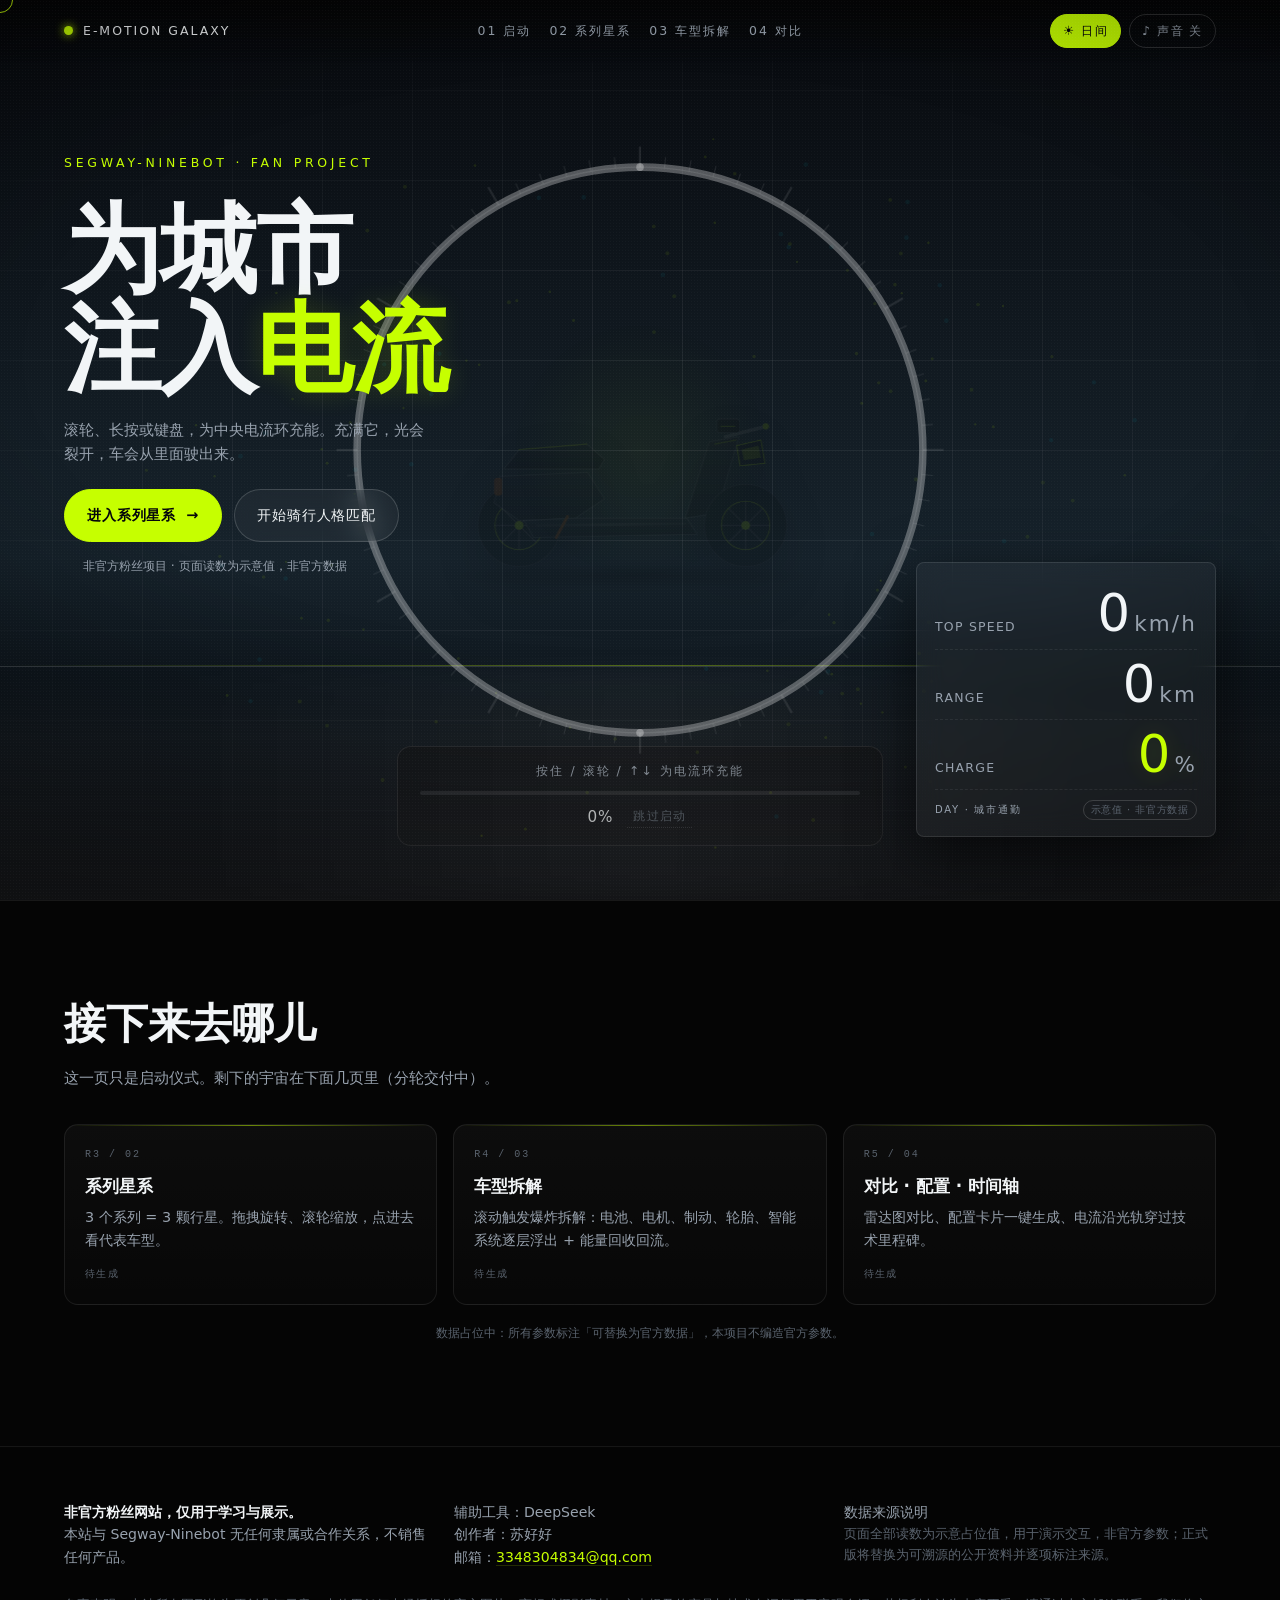
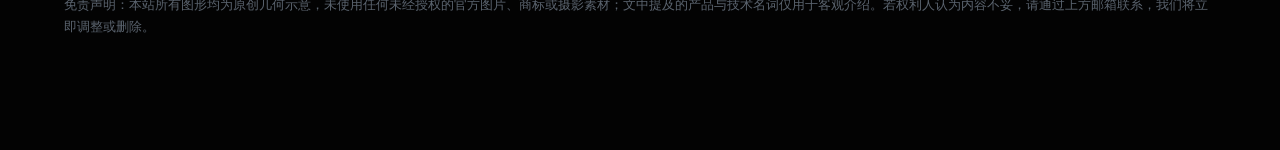
==== 01-hero.html @ 2b451731 "feat: R1-R3 九号电流宇宙 · 站点索引 / 首页 Hero / 系列星系 - index.html      站点索引（GitHub Pages 入口） - 01-hero.html   " ====
<!DOCTYPE html>
<html lang="zh-CN" class="is-night">
<head>
<meta charset="utf-8">
<meta name="viewport" content="width=device-width,initial-scale=1,viewport-fit=cover">
<title>九号电流宇宙 · E-MOTION GALAXY｜为城市注入电流</title>
<meta name="description" content="非官方粉丝网站：九号电动各系列与车型介绍。能量环充能启动、星系探索、车型拆解、配置卡片。">
<style>
/* ============ 设计令牌（与 design-tokens.css 同源，此处内联保证离线可用） ============ */
:root{
  --bg-void:#050505; --bg-deep:#0A0A0A; --bg-panel:#0E1013; --bg-panel-2:#14181D;
  --line-hair:rgba(255,255,255,.08); --line-soft:rgba(255,255,255,.16);
  --txt-hi:#F2F5F7; --txt-mid:#98A2AE; --txt-lo:#5A636E;
  --volt:#C6FF00; --arc:#00E5FF; --heat:#FF6B00;
  --accent:var(--volt); --accent-dim:rgba(198,255,0,.16);
  --glass-bg:rgba(255,255,255,.04); --glass-brd:rgba(255,255,255,.10); --glass-blur:14px;
  --font-display:"Orbitron","Space Grotesk","Noto Sans SC","PingFang SC",system-ui,sans-serif;
  --font-ui:"Space Grotesk","Noto Sans SC","PingFang SC",system-ui,sans-serif;
  --font-mono:ui-monospace,"SFMono-Regular","JetBrains Mono",monospace;
  --fs-hero:clamp(2.5rem,7.6vw,7rem); --fs-h1:clamp(1.6rem,3.4vw,2.6rem);
  --fs-body:clamp(.95rem,1.05vw,1.05rem); --fs-cap:.78rem; --fs-hud:clamp(1.7rem,4vw,3.2rem);
  --page-x:clamp(20px,5vw,88px); --maxw:1440px;
  --r-sm:8px; --r-md:14px; --r-lg:22px; --r-pill:999px;
  --dur-1:120ms; --dur-2:240ms; --dur-3:420ms; --dur-4:720ms; --dur-5:1200ms;
  --ease-out:cubic-bezier(.22,.61,.36,1); --ease-inout:cubic-bezier(.65,.05,.36,1);
  --ease-spring:cubic-bezier(.34,1.36,.44,1);
  --v-charge:0;
}
*{box-sizing:border-box}
html,body{margin:0;padding:0}
html{scroll-behavior:smooth;-webkit-text-size-adjust:100%}
body{
  background:var(--bg-void); color:var(--txt-hi); font-family:var(--font-ui);
  font-size:var(--fs-body); line-height:1.6; overflow-x:hidden;
  -webkit-font-smoothing:antialiased;
}
body.gated{overflow:hidden;height:100vh}
::selection{background:var(--accent);color:#04060a}
a{color:inherit;text-decoration:none}
button{font:inherit;color:inherit;background:none;border:0;cursor:pointer}
:focus-visible{outline:2px solid var(--accent);outline-offset:3px;border-radius:4px}
.sr{position:absolute;width:1px;height:1px;overflow:hidden;clip:rect(0 0 0 0);white-space:nowrap}
.caps{font-family:var(--font-display);text-transform:uppercase;letter-spacing:.18em}
.num{font-family:var(--font-display);font-variant-numeric:tabular-nums;letter-spacing:.02em}

/* ============ 全局氛围层 ============ */
.scan{position:fixed;inset:0;pointer-events:none;z-index:var(--z-overlay);
  background:repeating-linear-gradient(180deg,rgba(255,255,255,.028) 0 1px,transparent 1px 3px);
  mix-blend-mode:overlay;opacity:.5}
.vig{position:fixed;inset:0;pointer-events:none;z-index:1;
  background:radial-gradient(120% 80% at 50% 40%,transparent 40%,rgba(0,0,0,.75) 100%)}
.grain{position:fixed;inset:0;pointer-events:none;z-index:2;opacity:.05;
  background-image:radial-gradient(rgba(255,255,255,.6) 1px,transparent 1px);background-size:3px 3px}

/* ============ 夜间 / 日间 环境叙事 ============ */
html.is-night{--sky-a:#03040A;--sky-b:#0A1230;--road:rgba(0,229,255,.10);--beam:.95;--vignette:.8}
html.is-day  {--sky-a:#07090D;--sky-b:#16222B;--road:rgba(255,255,255,.07);--beam:.5;--vignette:.65}

/* ============ HUD 导航条 ============ */
.hudbar{position:fixed;top:0;left:0;right:0;z-index:var(--z-nav);
  display:flex;align-items:center;gap:var(--sp,16px);justify-content:space-between;
  padding:14px var(--page-x);backdrop-filter:blur(8px);
  background:linear-gradient(180deg,rgba(5,5,5,.85),rgba(5,5,5,0));
  font-size:var(--fs-cap);letter-spacing:.16em;text-transform:uppercase}
.brand{display:flex;align-items:center;gap:10px;font-family:var(--font-display)}
.brand .dot{width:9px;height:9px;border-radius:50%;background:var(--accent);
  box-shadow:0 0 10px var(--accent);animation:pulse 2.2s var(--ease-inout) infinite}
@keyframes pulse{0%,100%{opacity:1;transform:scale(1)}50%{opacity:.45;transform:scale(.8)}}
.hudbar .mid{display:flex;gap:18px;color:var(--txt-mid)}
.hudbar .mid a:hover{color:var(--accent)}
.hudbar .tools{display:flex;gap:8px}
.chip{border:1px solid var(--line-soft);border-radius:var(--r-pill);padding:6px 12px;
  font-size:var(--fs-cap);letter-spacing:.12em;color:var(--txt-mid);transition:all var(--dur-2) var(--ease-out)}
.chip:hover,.chip[aria-pressed="true"]{color:#04060a;background:var(--accent);border-color:var(--accent)}
.chip .ico{display:inline-block;width:1em}

/* ============ Hero 舞台 ============ */
#hero{position:relative;min-height:100svh;overflow:hidden;display:flex;flex-direction:column;justify-content:center}
.grid-bg{position:absolute;inset:-10% -10% 0;z-index:0;pointer-events:none;
  background-image:linear-gradient(var(--line-hair) 1px,transparent 1px),linear-gradient(90deg,var(--line-hair) 1px,transparent 1px);
  background-size:90px 90px;
  mask-image:radial-gradient(80% 70% at 50% 55%,#000 0%,transparent 78%);
  -webkit-mask-image:radial-gradient(80% 70% at 50% 55%,#000 0%,transparent 78%)}
.sky{position:absolute;inset:0;z-index:0;
  background:linear-gradient(180deg,#03040A 0%,#0A1230 62%,#020304 100%)}
.sky::after{content:"";position:absolute;inset:0;opacity:0;transition:opacity 1.2s var(--ease-inout);
  background:linear-gradient(180deg,#07090D 0%,#16222B 62%,#04060A 100%)}
html.is-day .sky::after{opacity:1}
.horizon{position:absolute;left:0;right:0;bottom:26%;height:1px;z-index:1;
  background:linear-gradient(90deg,transparent,var(--accent),transparent);opacity:.35}
.road{position:absolute;left:0;right:0;bottom:0;height:26%;z-index:1;
  background:linear-gradient(180deg,transparent,rgba(255,255,255,.03) 30%,rgba(255,255,255,.06) 100%);
  border-top:1px solid var(--line-hair)}
.road::after{content:"";position:absolute;inset:0;
  background:linear-gradient(90deg,transparent 12%,var(--road) 50%,transparent 88%);
  filter:blur(14px);opacity:var(--beam);transition:opacity var(--dur-5)}
.streaks{position:absolute;left:0;right:0;bottom:6%;height:18%;z-index:2;pointer-events:none;overflow:hidden}
.streaks i{position:absolute;left:-30%;width:26%;height:2px;border-radius:2px;
  background:linear-gradient(90deg,transparent,var(--accent),transparent);opacity:.5;
  animation:rush linear infinite}
.streaks i:nth-child(1){top:12%;animation-duration:5.5s;animation-delay:0s}
.streaks i:nth-child(2){top:42%;animation-duration:3.8s;animation-delay:1.1s;opacity:.32}
.streaks i:nth-child(3){top:72%;animation-duration:6.4s;animation-delay:2.2s;opacity:.24}
@keyframes rush{from{transform:translateX(0)}to{transform:translateX(560%)}}

.stage{position:relative;z-index:3;flex:1;display:grid;place-items:center;
  padding:clamp(72px,12vh,140px) var(--page-x) clamp(70px,12vh,120px)}
#particles{position:absolute;inset:0;z-index:1;pointer-events:none}

/* ---- 电流环 ---- */
.ringwrap{position:relative;width:min(78vw,660px);aspect-ratio:1;z-index:4;
  transform:translate3d(var(--px,0),var(--py,0),0);transition:transform .5s var(--ease-out)}
#ringSvg{position:absolute;inset:0;width:100%;height:100%;overflow:visible}
#ringTrack{opacity:.9}
.half{transition:transform 1.05s var(--ease-spring),opacity .6s var(--ease-out)}
.opened #halfL{transform:translate(-58px,-10px) rotate(-16deg)}
.opened #halfR{transform:translate(58px,-10px) rotate(16deg)}
#ringFill{transition:opacity .9s var(--ease-out)}
.opened #ringFill{opacity:.26}
.core{position:absolute;inset:26%;border-radius:50%;z-index:2;
  background:radial-gradient(circle at 50% 50%,var(--accent-dim),transparent 68%);
  opacity:calc(.25 + var(--v-charge)*.75);transform:scale(calc(.86 + var(--v-charge)*.14));
  transition:opacity var(--dur-3) linear,transform var(--dur-3) linear}

/* ---- 车辆 ---- */
.vwrap{position:absolute;z-index:5;width:min(94vw,780px);pointer-events:none;
  left:50%;top:53%;transform:translate(-50%,-50%) scale(.62);
  opacity:calc(.18 + var(--v-charge)*.82);
  filter:brightness(calc(.55 + var(--v-charge)*.45));
  transition:transform 1.25s var(--ease-out),opacity .8s var(--ease-out),filter .8s var(--ease-out)}
.vwrap.assembled{opacity:1;filter:none}
.vwrap.out{transform:translate(calc(-50% + min(14vw,190px)),-50%) scale(.94) rotate(-.6deg)}
.vinner{transform:perspective(1200px) rotateY(calc(var(--tilt,0)*1deg)) rotateX(calc(var(--tiltY,0)*-1deg));
  transition:transform .45s var(--ease-out);will-change:transform}
#vehicleSvg{width:100%;height:auto;display:block;filter:drop-shadow(0 30px 40px rgba(0,0,0,.75))}
.spin{transform-box:fill-box;transform-origin:center;animation:spin 1.1s linear infinite;animation-play-state:paused}
.rolling .spin{animation-play-state:running}
@keyframes spin{to{transform:rotate(360deg)}}
.beam{position:absolute;left:66%;top:34%;width:56vw;height:22vh;z-index:4;pointer-events:none;
  background:linear-gradient(90deg,var(--accent),transparent 72%);
  clip-path:polygon(0 42%,100% 0,100% 100%,0 58%);filter:blur(16px);
  opacity:0;transition:opacity 1.1s var(--ease-out)}
.opened .beam{opacity:calc(.55*var(--beam))}
.dimline{position:absolute;z-index:6;color:var(--txt-lo);font-size:10px;letter-spacing:.14em;font-family:var(--font-mono)}

/* ---- 文案 / CTA ---- */
.copy{position:absolute;z-index:7;left:var(--page-x);top:clamp(88px,17vh,180px);max-width:min(46ch,42vw)}
.copy .kicker{color:var(--accent);font-size:var(--fs-cap);letter-spacing:.3em;font-family:var(--font-display)}
.copy h1{font-family:var(--font-display);font-size:var(--fs-hero);line-height:1.02;margin:.28em 0 .2em;
  letter-spacing:-.01em;font-weight:700}
.copy h1 em{font-style:normal;color:var(--accent);text-shadow:0 0 26px var(--accent-dim)}
.copy p{color:var(--txt-mid);margin:0 0 22px;max-width:38ch}
.cta{display:flex;gap:12px;flex-wrap:wrap;pointer-events:auto}
.btn{position:relative;display:inline-flex;align-items:center;gap:10px;padding:14px 22px;
  border-radius:var(--r-pill);border:1px solid var(--line-soft);background:var(--glass-bg);
  backdrop-filter:blur(var(--glass-blur));font-size:.9rem;letter-spacing:.06em;
  transition:transform var(--dur-2) var(--ease-spring),background var(--dur-2),border-color var(--dur-2),box-shadow var(--dur-2);
  overflow:hidden}
.btn::after{content:"";position:absolute;inset:0;background:linear-gradient(100deg,transparent,var(--accent-dim),transparent);
  transform:translateX(-120%);transition:transform var(--dur-4) var(--ease-current)}
.btn:hover::after{transform:translateX(120%)}
.btn:hover{transform:translateY(-2px);border-color:var(--accent);box-shadow:0 0 0 1px var(--accent),0 14px 40px rgba(0,0,0,.6)}
.btn.primary{background:var(--accent);color:#04060a;border-color:var(--accent);font-weight:700}
.btn.primary:hover{box-shadow:0 0 0 1px var(--accent),0 0 34px var(--accent-dim),0 14px 40px rgba(0,0,0,.6)}
.btn .arrow{transition:transform var(--dur-2) var(--ease-out)}
.btn:hover .arrow{transform:translateX(4px)}

/* ---- HUD 仪表 ---- */
.hud{position:absolute;z-index:7;right:var(--page-x);bottom:clamp(28px,7vh,72px);
  width:min(300px,44vw);padding:16px 18px;border-radius:var(--r-sm);
  border:1px solid var(--glass-brd);background:var(--glass-bg);backdrop-filter:blur(var(--glass-blur));
  box-shadow:0 18px 60px rgba(0,0,0,.6)}
.hud .hdrow{display:flex;justify-content:space-between;gap:10px;align-items:baseline;
  padding:9px 0;border-bottom:1px dashed rgba(255,255,255,.07)}
.hud .hdrow:last-child{border-bottom:0}
.hud .hdrow .lb{color:var(--txt-mid);font-size:var(--fs-cap);letter-spacing:.1em}
.hud .hdrow .vl{font-size:var(--fs-hud);line-height:1;color:var(--txt-hi)}
.hud .hdrow .vl small{font-size:.42em;color:var(--txt-mid);margin-left:3px;letter-spacing:.1em}
.hud .hdrow .vl.hi{color:var(--accent);text-shadow:0 0 22px var(--accent-dim)}
.badge{display:inline-block;border:1px solid var(--line-soft);border-radius:var(--r-pill);
  padding:1px 7px;font-size:10px;letter-spacing:.08em;color:var(--txt-lo)}
.hud .hdfoot{display:flex;justify-content:space-between;align-items:center;margin-top:10px}
.scene{font-size:10px;letter-spacing:.17em;color:var(--txt-mid);font-family:var(--font-display)}

/* ---- 启动闸门（充能层） ---- */
.gate{position:fixed;inset:0;z-index:var(--z-transition);display:grid;place-items:end center;
  padding-bottom:clamp(20px,6vh,64px);pointer-events:none;opacity:1;transition:opacity var(--dur-4) var(--ease-out)}
.gate.hide{opacity:0;visibility:hidden}
.gate .panel{pointer-events:auto;text-align:center;padding:14px 22px 16px;border-radius:var(--r-md);
  border:1px solid var(--glass-brd);background:rgba(10,12,15,.72);backdrop-filter:blur(12px);
  display:flex;flex-direction:column;gap:10px;align-items:center;max-width:min(92vw,520px)}
.gate .hint{font-size:var(--fs-cap);letter-spacing:.16em;color:var(--txt-mid);text-transform:uppercase;font-family:var(--font-display)}
.pbar{width:min(88vw,440px);height:4px;border-radius:4px;background:rgba(255,255,255,.1);overflow:hidden}
.pbar i{display:block;height:100%;width:0%;background:linear-gradient(90deg,var(--arc),var(--volt));
  box-shadow:0 0 18px var(--accent);transition:width .12s linear}
.gate .row{display:flex;gap:14px;align-items:center}
.gate .pct{font-size:.95rem;letter-spacing:.06em;color:var(--txt-hi)}
.gate .hint kbd{border:1px solid var(--line-soft);border-radius:4px;padding:1px 6px;font-family:var(--font-mono);font-size:.85em;margin:0 2px}
.gate .skip{font-size:var(--fs-cap);color:var(--txt-lo);letter-spacing:.1em;border-bottom:1px dotted var(--line-soft)}
.gate .skip:hover{color:var(--accent)}

/* ============ 下方：下一站 ============ */
.next{padding:clamp(56px,10vh,120px) var(--page-x);border-top:1px solid var(--line-hair);position:relative;z-index:3}
.next h2{font-family:var(--font-display);font-size:var(--fs-h1);margin:0 0 8px}
.next p.sub{color:var(--txt-mid);margin:0 0 34px}
.cards{display:grid;gap:16px;grid-template-columns:repeat(auto-fit,minmax(240px,1fr));max-width:var(--maxw);margin:0 auto}
.card{position:relative;padding:22px 20px;border-radius:var(--r-md);border:1px solid var(--line-hair);
  background:linear-gradient(180deg,rgba(255,255,255,.035),rgba(255,255,255,.01));
  transition:transform var(--dur-3) var(--ease-out),border-color var(--dur-3),box-shadow var(--dur-3);overflow:hidden}
.card::before{content:"";position:absolute;top:0;left:0;right:0;height:1px;
  background:linear-gradient(90deg,transparent,var(--accent),transparent);opacity:.5}
.card:hover{transform:translateY(-4px);border-color:var(--accent);box-shadow:0 0 0 1px var(--accent),0 22px 60px rgba(0,0,0,.6)}
.card .idx{font-size:10px;letter-spacing:.2em;color:var(--txt-lo);font-family:var(--font-mono)}
.card h3{font-size:1.06rem;margin:10px 0 6px}
.card p{margin:0;color:var(--txt-mid);font-size:.9rem}
.card .soon{margin-top:14px;font-size:10px;letter-spacing:.14em;color:var(--txt-lo)}
.dotline{margin-top:18px;text-align:center;color:var(--txt-lo);font-size:var(--fs-cap)}

/* ============ 页脚 ============ */
footer.site{border-top:1px solid var(--line-hair);padding:clamp(34px,6vh,64px) var(--page-x) calc(var(--page-x) + 34px);
  color:var(--txt-mid);font-size:.88rem;position:relative;z-index:3;background:linear-gradient(180deg,transparent,rgba(0,0,0,.4))}
footer.site .fgrid{max-width:var(--maxw);margin:0 auto;display:grid;gap:18px;grid-template-columns:repeat(auto-fit,minmax(220px,1fr))}
footer.site .fline{margin:0}
footer.site .fline strong{color:var(--txt-hi);font-weight:600}
footer.site a.mail{color:var(--accent);border-bottom:1px solid var(--accent-dim)}
footer.site .legal{margin-top:26px;color:var(--txt-lo);font-size:.8rem;line-height:1.75;max-width:var(--maxw);margin-inline:auto}

/* ============ 能量光标 ============ */
#cur{position:fixed;left:0;top:0;width:26px;height:26px;margin:-13px 0 0 -13px;z-index:var(--z-cursor);
  pointer-events:none;border:1px solid var(--accent);border-radius:50%;
  transition:width var(--dur-2) var(--ease-spring),height var(--dur-2) var(--ease-spring),margin var(--dur-2) var(--ease-spring),background var(--dur-2),opacity var(--dur-2);
  mix-blend-mode:screen}
#cur.mag{width:52px;height:52px;margin:-26px 0 0 -26px;background:var(--accent-dim)}
#cur.hide{opacity:0}
@media (hover:none),(pointer:coarse){#cur{display:none}}

/* ============ 响应式 ============ */
@media (max-width:980px){
  .copy{position:static;max-width:none;padding:0 var(--page-x);order:-1}
  #hero{justify-content:flex-start}
  .stage{padding-top:clamp(92px,14vh,120px);display:flex;flex-direction:column;gap:8px}
  .ringwrap{width:min(86vw,460px);margin-top:10px}
  .hud{position:static;width:min(92vw,460px);margin:16px auto 0}
  .copy h1{font-size:clamp(2.2rem,11vw,3.2rem)}
  .beam{left:60%;width:70vw}
  .hudbar .mid{display:none}
}

/* ============ 无障碍：动作降级 ============ */
@media (prefers-reduced-motion:reduce){
  html{scroll-behavior:auto}
  *,*::before,*::after{animation-duration:.001ms!important;animation-iteration-count:1!important;transition-duration:.001ms!important}
  .scan,.streaks,.grain{display:none}
  #cur{display:none}
}
</style>
</head>
<body class="gated">

<!-- 装饰层 -->
<div class="sky" aria-hidden="true"></div>
<div class="grid-bg" aria-hidden="true"></div>
<div class="vig" aria-hidden="true"></div>
<div class="grain" aria-hidden="true"></div>
<div class="scan" aria-hidden="true"></div>

<!-- HUD 导航 -->
<header class="hudbar">
  <div class="brand"><span class="dot" aria-hidden="true"></span> E-MOTION GALAXY</div>
  <nav class="mid" aria-label="站点小节">
    <a href="#hero">01 启动</a><a href="02-galaxy.html">02 系列星系</a>
    <a href="03-model.html">03 车型拆解</a><a href="04a-compare.html">04 对比</a>
  </nav>
  <div class="tools">
    <button id="btnScene" class="chip" aria-pressed="false" title="切换日间 / 夜间氛围">☾ 夜间</button>
    <button id="btnSound" class="chip magnetic" aria-pressed="false" title="开启合成声音（默认静音）">♪ 声音 关</button>
  </div>
</header>

<div id="cur" aria-hidden="true"></div>

<main>
<section id="hero" aria-labelledby="heroTitle">
  <div class="horizon" aria-hidden="true"></div>
  <div class="road" aria-hidden="true"></div>
  <div class="streaks" aria-hidden="true"><i></i><i></i><i></i></div>

  <!-- 文案 -->
  <div class="copy">
    <div class="kicker">SEGWAY-NINEBOT · FAN PROJECT</div>
    <h1 id="heroTitle">为城市<br>注入<em>电流</em></h1>
    <p>滚轮、长按或键盘，为中央电流环充能。充满它，光会裂开，车会从里面驶出来。</p>
    <div class="cta">
      <a class="btn primary magnetic" href="02-galaxy.html">进入系列星系 <span class="arrow" aria-hidden="true">→</span></a>
      <a class="btn magnetic" href="#persona">开始骑行人格匹配</a>
    </div>
    <p class="dotline" style="margin-top:14px">非官方粉丝项目 · 页面读数为示意值，非官方数据</p>
  </div>

  <!-- 舞台 -->
  <div class="stage">
    <canvas id="particles" aria-hidden="true"></canvas>

    <div class="ringwrap" id="ringwrap">
      <div class="core" aria-hidden="true"></div>
      <svg id="ringSvg" viewBox="0 0 700 700" aria-hidden="true">
        <defs>
          <linearGradient id="gRing" gradientUnits="userSpaceOnUse" x1="60" y1="60" x2="640" y2="640">
            <stop offset="0" stop-color="#00E5FF"/><stop offset="1" stop-color="#C6FF00"/>
          </linearGradient>
          <filter id="fGlow" x="-40%" y="-40%" width="180%" height="180%">
            <feGaussianBlur stdDeviation="5" result="b"/>
            <feMerge><feMergeNode in="b"/><feMergeNode in="SourceGraphic"/></feMerge>
          </filter>
        </defs>
        <g id="ticks" opacity=".85"></g>
        <circle id="ringTrack" cx="350" cy="350" r="300" fill="none" stroke="rgba(255,255,255,.10)" stroke-width="1.5"/>
        <g id="ringFill">
          <path class="half" id="halfL" d="M350 50 A300 300 0 0 0 350 650" fill="none" stroke="rgba(255,255,255,.30)" stroke-width="8" stroke-linecap="round"/>
          <path class="half" id="halfR" d="M350 50 A300 300 0 0 1 350 650" fill="none" stroke="rgba(255,255,255,.30)" stroke-width="8" stroke-linecap="round"/>
        </g>
        <circle id="ringProgress" cx="350" cy="350" r="300" fill="none" stroke="url(#gRing)" stroke-width="5"
                stroke-linecap="round" filter="url(#fGlow)" transform="rotate(-90 350 350)"/>
        <g id="bolts"></g>
      </svg>
    </div>

    <!-- 车辆（几何示意剪影，占位） -->
    <div class="vwrap" id="vwrap" aria-hidden="true">
      <div class="vinner">
        <svg id="vehicleSvg" viewBox="0 0 1200 700">
          <defs>
            <linearGradient id="gBody" x1="0" y1="0" x2="0" y2="1">
              <stop offset="0" stop-color="#222932"/><stop offset=".55" stop-color="#141920"/><stop offset="1" stop-color="#0A0D11"/>
            </linearGradient>
            <radialGradient id="gShadow" cx=".5" cy=".5" r=".5">
              <stop offset="0" stop-color="rgba(0,0,0,.85)"/><stop offset="1" stop-color="rgba(0,0,0,0)"/>
            </radialGradient>
            <linearGradient id="gDeck" x1="0" y1="0" x2="1" y2="0">
              <stop offset="0" stop-color="rgba(255,255,255,.10)"/><stop offset=".5" stop-color="rgba(255,255,255,.28)"/><stop offset="1" stop-color="rgba(255,255,255,.10)"/>
            </linearGradient>
          </defs>

          <!-- 地面投影 -->
          <ellipse cx="580" cy="596" rx="470" ry="30" fill="url(#gShadow)"/>

          <!-- 后轮 -->
          <g>
            <circle cx="300" cy="470" r="102" fill="#080A0D" stroke="rgba(255,255,255,.16)" stroke-width="3"/>
            <g class="spin">
              <circle cx="300" cy="470" r="60" fill="none" stroke="var(--accent)" stroke-width="2.5" opacity=".8"/>
              <path d="M300 410 V530 M240 470 H360 M258 428 L342 512 M258 512 L342 428"
                    stroke="rgba(255,255,255,.30)" stroke-width="3" stroke-linecap="round"/>
            </g>
            <circle cx="300" cy="470" r="11" fill="var(--accent)"/>
          </g>

          <!-- 车架主体 -->
          <g>
            <!-- 尾箱/后车体 -->
            <path d="M252 348 L470 338 L512 404 L440 452 L300 458 L238 414 Z"
                  fill="url(#gBody)" stroke="rgba(255,255,255,.26)" stroke-width="3" stroke-linejoin="round"/>
            <!-- 座垫 -->
            <path d="M262 330 L300 282 L468 268 L512 306 L498 330 Z"
                  fill="url(#gBody)" stroke="rgba(255,255,255,.30)" stroke-width="3" stroke-linejoin="round"/>
            <!-- 后部霓虹描边 -->
            <path d="M300 282 L468 268" stroke="var(--accent)" stroke-width="3" opacity=".75" stroke-linecap="round"/>
            <!-- 踏板 / 底舱 -->
            <path d="M312 458 L440 452 L716 452 L742 492 L336 500 Z"
                  fill="url(#gBody)" stroke="rgba(255,255,255,.26)" stroke-width="3" stroke-linejoin="round"/>
            <path d="M344 470 L712 466" stroke="url(#gDeck)" stroke-width="6" stroke-linecap="round"/>
            <!-- 前腿盾 -->
            <path d="M712 452 L790 440 L846 250 L772 262 Z"
                  fill="url(#gBody)" stroke="rgba(255,255,255,.26)" stroke-width="3" stroke-linejoin="round"/>
            <path d="M786 268 L838 258" stroke="var(--accent)" stroke-width="3" opacity=".6" stroke-linecap="round"/>
            <!-- 车把 -->
            <path d="M812 250 L906 226" stroke="rgba(255,255,255,.45)" stroke-width="9" stroke-linecap="round"/>
            <circle cx="912" cy="224" r="8" fill="var(--accent)"/>
            <!-- 仪表 -->
            <rect x="790" y="206" width="58" height="34" rx="8" fill="#0C1014" stroke="rgba(255,255,255,.28)" stroke-width="2.5"/>
            <path d="M800 224 H836" stroke="var(--accent)" stroke-width="2.5" opacity=".9"/>
            <!-- 前照灯 -->
            <path d="M840 272 L900 258 L910 316 L848 322 Z" fill="#0E1216" stroke="var(--accent)" stroke-width="2.5"/>
            <path d="M852 282 L894 272 L900 302 L858 308 Z" fill="var(--accent)" opacity=".55"/>
            <!-- 尾灯 -->
            <rect x="238" y="352" width="20" height="44" rx="7" fill="var(--heat)" opacity=".75"/>
            <!-- 后减震 -->
            <path d="M420 448 L392 500" stroke="var(--heat)" stroke-width="7" stroke-linecap="round" opacity=".8"/>
          </g>

          <!-- 前轮 -->
          <g>
            <circle cx="862" cy="470" r="102" fill="#080A0D" stroke="rgba(255,255,255,.16)" stroke-width="3"/>
            <g class="spin">
              <circle cx="862" cy="470" r="60" fill="none" stroke="var(--accent)" stroke-width="2.5" opacity=".8"/>
              <path d="M862 410 V530 M802 470 H922 M820 428 L904 512 M820 512 L904 428"
                    stroke="rgba(255,255,255,.30)" stroke-width="3" stroke-linecap="round"/>
            </g>
            <circle cx="862" cy="470" r="11" fill="var(--accent)"/>
          </g>
        </svg>
      </div>
    </div>

    <div class="beam" aria-hidden="true"></div>

    <!-- HUD -->
    <aside class="hud" aria-label="示意仪表">
      <div class="hdrow">
        <span class="lb caps">Top Speed</span>
        <span class="vl num"><span id="mSpeed">0</span><small>km/h</small></span>
      </div>
      <div class="hdrow">
        <span class="lb caps">Range</span>
        <span class="vl num"><span id="mRange">0</span><small>km</small></span>
      </div>
      <div class="hdrow">
        <span class="lb caps">Charge</span>
        <span class="vl num hi"><span id="mCharge">0</span><small>%</small></span>
      </div>
      <div class="hdfoot">
        <span class="scene" id="sceneLabel">NIGHT · 夜骑霓虹</span>
        <span class="badge">示意值 · 非官方数据</span>
      </div>
    </aside>
  </div>
</section>

<!-- 启动闸门 -->
<div class="gate" id="gate">
  <div class="panel">
    <div class="hint" id="gateHint">按住 / 滚轮 / ↑↓ 为电流环充能</div>
    <div class="pbar" role="progressbar" id="pbar" aria-valuemin="0" aria-valuemax="100" aria-valuenow="0"
         aria-label="电流环充能进度"><i id="pfill"></i></div>
    <div class="row">
      <span class="pct num" id="pct">0%</span>
      <button class="skip" id="btnSkip">跳过启动</button>
    </div>
  </div>
</div>
<p class="sr" id="live" role="status" aria-live="polite"></p>

<!-- 下一站 -->
<section class="next" id="persona" aria-labelledby="nextTitle">
  <h2 id="nextTitle">接下来去哪儿</h2>
  <p class="sub">这一页只是启动仪式。剩下的宇宙在下面几页里（分轮交付中）。</p>
  <div class="cards">
    <a class="card magnetic" href="02-galaxy.html">
      <div class="idx">R3 / 02</div><h3>系列星系</h3>
      <p>3 个系列 = 3 颗行星。拖拽旋转、滚轮缩放，点进去看代表车型。</p>
      <div class="soon">待生成</div>
    </a>
    <a class="card magnetic" href="03-model.html">
      <div class="idx">R4 / 03</div><h3>车型拆解</h3>
      <p>滚动触发爆炸拆解：电池、电机、制动、轮胎、智能系统逐层浮出 + 能量回收回流。</p>
      <div class="soon">待生成</div>
    </a>
    <a class="card magnetic" href="04c-timeline.html">
      <div class="idx">R5 / 04</div><h3>对比 · 配置 · 时间轴</h3>
      <p>雷达图对比、配置卡片一键生成、电流沿光轨穿过技术里程碑。</p>
      <div class="soon">待生成</div>
    </a>
  </div>
  <p class="dotline">数据占位中：所有参数标注「可替换为官方数据」，本项目不编造官方参数。</p>
</section>
</main>

<footer class="site">
  <div class="fgrid">
    <div>
      <p class="fline"><strong>非官方粉丝网站，仅用于学习与展示。</strong></p>
      <p class="fline">本站与 Segway-Ninebot 无任何隶属或合作关系，不销售任何产品。</p>
    </div>
    <div>
      <p class="fline">辅助工具：DeepSeek</p>
      <p class="fline">创作者：苏好好</p>
      <p class="fline">邮箱：<a class="mail" href="mailto:3348304834@qq.com">3348304834@qq.com</a></p>
    </div>
    <div>
      <p class="fline">数据来源说明</p>
      <p class="fline" style="color:var(--txt-lo);font-size:.82rem">页面全部读数为示意占位值，用于演示交互，非官方参数；正式版将替换为可溯源的公开资料并逐项标注来源。</p>
    </div>
  </div>
  <p class="legal">免责声明：本站所有图形均为原创几何示意，未使用任何未经授权的官方图片、商标或摄影素材；文中提及的产品与技术名词仅用于客观介绍。若权利人认为内容不妥，请通过上方邮箱联系，我们将立即调整或删除。</p>
</footer>

<script>
(function(){
  "use strict";
  var $=function(s){return document.querySelector(s)};
  var RM = window.matchMedia('(prefers-reduced-motion: reduce)').matches;
  var MOBILE = window.matchMedia('(max-width:980px),(pointer:coarse)').matches;
  var root = document.documentElement;

  /* ---------- 0. 日 / 夜 环境叙事 ---------- */
  var btnScene=$('#btnScene'), btnSound=$('#btnSound'), sceneLabel=$('#sceneLabel');
  function applyScene(night){
    root.classList.toggle('is-night',night);
    root.classList.toggle('is-day',!night);
    btnScene.textContent = night ? '☾ 夜间' : '☀ 日间';
    btnScene.setAttribute('aria-pressed', String(!night));
    sceneLabel.textContent = night ? 'NIGHT · 夜骑霓虹' : 'DAY · 城市通勤';
    try{ localStorage.setItem('emg.night', night?'1':'0'); }catch(e){}
  }
  var savedNight = null;
  try{ savedNight = localStorage.getItem('emg.night'); }catch(e){}
  var h = new Date().getHours();
  var night = (savedNight===null) ? (h<6||h>=18) : (savedNight==='1');
  applyScene(night);
  btnScene.addEventListener('click',function(){ applyScene(!root.classList.contains('is-night')); });

  /* ---------- 1. 电流环几何（刻度 / 闪电） ---------- */
  var ticks=$('#ticks'), bolts=$('#bolts'), N=72, TICK=[];
  (function buildRing(){
    var NS='http://www.w3.org/2000/svg', out='';
    for(var i=0;i<N;i++){
      var a=i/N*Math.PI*2, r1=300, r2=(i%6===0)?322:312;
      var x1=350+Math.sin(a)*r1, y1=350-Math.cos(a)*r1;
      var x2=350+Math.sin(a)*r2, y2=350-Math.cos(a)*r2;
      out+='<line x1="'+x1.toFixed(1)+'" y1="'+y1.toFixed(1)+'" x2="'+x2.toFixed(1)+'" y2="'+y2.toFixed(1)+
           '" stroke="rgba(255,255,255,.22)" stroke-width="'+(i%6===0?2.4:1.2)+'" data-i="'+i+'"/>';
    }
    ticks.innerHTML=out;
    TICK=[].slice.call(ticks.querySelectorAll('line'));
    // 6 道电弧
    var b='';
    for(var k=0;k<6;k++){
      var base=(k/6)*360 - 90;
      var d='M0 0 l14 -22 l-8 -4 l20 -30 l-6 -3 l26 -34';
      b+='<path class="bolt" data-k="'+k+'" d="'+d+'" fill="none" stroke="var(--arc)" stroke-width="3" '+
         'stroke-linejoin="miter" opacity="0" filter="url(#fGlow)" '+
         'transform="translate(350 50) rotate('+base+' 0 300)"/>';
    }
    bolts.innerHTML=b;
  })();
  var PROG=$('#ringProgress'), C=2*Math.PI*300;
  PROG.setAttribute('stroke-dasharray', C.toFixed(1));
  PROG.setAttribute('stroke-dashoffset', C.toFixed(1));
  var BOLT=[].slice.call(bolts.querySelectorAll('.bolt'));

  /* ---------- 2. 状态机 ---------- */
  var st={ charge:0, phase:'charge', sound:false };
  var gate=$('#gate'), pfill=$('#pfill'), pct=$('#pct'), pbar=$('#pbar'), live=$('#live');
  var vwrap=$('#vwrap'), ringwrap=$('#ringwrap'), hero=$('#hero'), body=document.body;
  var mSpeed=$('#mSpeed'), mRange=$('#mRange'), mCharge=$('#mCharge');

  function setCharge(p, silent){
    p=Math.max(0,Math.min(1,p));
    st.charge=p;
    root.style.setProperty('--v-charge', p.toFixed(3));
    PROG.setAttribute('stroke-dashoffset', (C*(1-p)).toFixed(1));
    var t=Math.round(p*N);
    for(var i=0;i<TICK.length;i++){
      var on=i<t, el=TICK[i];
      el.setAttribute('stroke', on?'var(--volt)':'rgba(255,255,255,.22)');
      el.setAttribute('opacity', on?'0.95':'0.55');
    }
    for(var k=0;k<BOLT.length;k++){
      var need=(k+1)/BOLT.length;
      BOLT[k].setAttribute('opacity', p>=need*0.92 ? (0.25+0.75*Math.min(1,(p-need*0.92)/0.08)).toFixed(2) : '0');
    }
    pfill.style.width=(p*100).toFixed(1)+'%';
    pct.textContent=Math.round(p*100)+'%';
    pbar.setAttribute('aria-valuenow', String(Math.round(p*100)));
    mCharge.textContent=String(Math.round(p*100));
    if(!silent && Math.round(p*100)%25===0) live.textContent='充能 '+Math.round(p*100)+'%';
    if(vwrap) vwrap.style.opacity = RM ? (p>=1?1:.9) : (0.18+p*0.82);
  }

  function finish(){
    if(st.phase!=='charge') return;
    setCharge(1, true);
    st.phase='open';
    live.textContent='充能完成，电流环开启';
    ringwrap.classList.add('opened');
    vwrap.classList.add('assembled');
    sfx('open');
    var t1 = RM?0:900, t2 = RM?0:1500;
    setTimeout(function(){
      vwrap.classList.add('out');
      hero.classList.add('rolling');
      st.phase='ride';
      sfx('ride');
      roll();
    }, t1);
    setTimeout(function(){
      st.phase='done';
      gate.classList.add('hide');
      body.classList.remove('gated');
      live.textContent='启动完成';
      try{ localStorage.setItem('emg.entered','1'); }catch(e){}
    }, t2);
  }

  function roll(){
    var targets=[[mSpeed,62],[mRange,95]];
    if(RM){ mSpeed.textContent='62'; mRange.textContent='95'; return; }
    targets.forEach(function(t){
      var el=t[0], to=t[1], t0=performance.now(), D=1500;
      (function step(now){
        var k=Math.min(1,(now-t0)/D), e=1-Math.pow(1-k,3);
        el.textContent=String(Math.round(to*e));
        if(k<1) requestAnimationFrame(step);
      })(t0);
    });
  }

  /* ---------- 3. 充能输入 ---------- */
  var hold=false;
  function add(p){ if(st.phase!=='charge') return; setCharge(st.charge+p); if(st.charge>=1) finish(); }

  window.addEventListener('wheel', function(e){
    if(st.phase!=='charge') return;
    e.preventDefault();
    add(Math.min(0.06, Math.abs(e.deltaY)/1600));
  }, {passive:false});

  var touchY=null;
  window.addEventListener('touchstart',function(e){ touchY=e.touches[0].clientY; },{passive:true});
  window.addEventListener('touchmove',function(e){
    if(st.phase!=='charge'||touchY===null) return;
    e.preventDefault();
    var y=e.touches[0].clientY, d=touchY-y; touchY=y;
    if(d>0) add(Math.min(0.05, d/900));
  },{passive:false});

  ringwrap.addEventListener('pointerdown',function(e){ e.preventDefault(); hold=true; ringwrap.setPointerCapture&&ringwrap.setPointerCapture(e.pointerId); });
  window.addEventListener('pointerup',function(){ hold=false; });
  ringwrap.addEventListener('pointerleave',function(){ hold=false; });
  ringwrap.addEventListener('click',function(){ if(st.phase==='charge'){ add(0.12); tapChargeSound(); } });

  window.addEventListener('keydown',function(e){
    if(st.phase!=='charge') return;
    if(e.key==='ArrowUp'||e.key==='ArrowDown'||e.key===' '||e.key==='Enter'){ hold=true; e.preventDefault(); }
    if(e.key==='Escape') finish();
  });
  window.addEventListener('keyup',function(){ hold=false; });

  var lastT=performance.now();
  (function loop(now){
    var dt=Math.min(64,now-lastT); lastT=now;
    if(hold && st.phase==='charge'){ add(dt/1000*0.42); hum(true); } else hum(false);
    requestAnimationFrame(loop);
  })(lastT);

  $('#btnSkip').addEventListener('click',function(){ setCharge(Math.max(st.charge,0.999)); finish(); });

  /* ---------- 4. 粒子 ---------- */
  var cvs=$('#particles'), ctx=null, parts=[], W=0, H=0, dpr=1;
  if(!RM){
    ctx=cvs.getContext('2d');
    var COUNT = MOBILE?70:150;
    for(var i=0;i<COUNT;i++) parts.push({a:Math.random()*Math.PI*2, r:0.45+Math.random()*0.55, s:0.4+Math.random()*1.6, o:Math.random()});
    function resize(){
      var r=cvs.parentElement.getBoundingClientRect();
      dpr=Math.min(2, window.devicePixelRatio||1);
      W=r.width; H=r.height;
      cvs.width=Math.floor(W*dpr); cvs.height=Math.floor(H*dpr);
      cvs.style.width=W+'px'; cvs.style.height=H+'px';
      ctx.setTransform(dpr,0,0,dpr,0,0);
    }
    resize(); window.addEventListener('resize',resize);
    var t=0;
    (function draw(){
      t+=0.006;
      ctx.clearRect(0,0,W,H);
      var cx=W/2, cy=H*0.56, base=Math.min(W,H)*0.30;
      var p=st.charge, burst = (st.phase==='ride'||st.phase==='done');
      for(var i=0;i<parts.length;i++){
        var q=parts[i];
        var a=q.a + t*q.s*(0.4+p);
        var rr=base*(q.r)*(1.9-p*1.05);
        var x=cx+Math.cos(a)*rr, y=cy+Math.sin(a)*rr*0.72;
        if(burst){ x+= (x-cx)*0.9; y+=(y-cy)*0.9; }
        var al=(0.10+p*0.55)*(1-q.o*0.5)*(burst?0.4:1);
        ctx.beginPath();
        ctx.fillStyle= (q.o>0.72?'rgba(0,229,255,'+al.toFixed(2)+')':'rgba(198,255,0,'+al.toFixed(2)+')');
        ctx.arc(x,y,burst?1.0:(1.1+q.o*1.4),0,6.283);
        ctx.fill();
      }
      requestAnimationFrame(draw);
    })();
  }

  /* ---------- 5. 视差（车辆轻微转向 + 环偏移） ---------- */
  if(!RM && !MOBILE){
    var tx=0,ty=0,cx2=0,cy2=0;
    window.addEventListener('pointermove',function(e){
      tx=(e.clientX/window.innerWidth-0.5)*2; ty=(e.clientY/window.innerHeight-0.5)*2;
    },{passive:true});
    (function par(){
      cx2+=(tx-cx2)*0.07; cy2+=(ty-cy2)*0.07;
      var v=$('.vinner');
      v.style.setProperty('--tilt',(cx2*4.2).toFixed(2));
      v.style.setProperty('--tiltY',(cy2*2.4).toFixed(2));
      ringwrap.style.setProperty('--px',(cx2*-10).toFixed(2)+'px');
      ringwrap.style.setProperty('--py',(cy2*-8).toFixed(2)+'px');
      requestAnimationFrame(par);
    })();
  }

  /* ---------- 6. 能量光标（磁吸） ---------- */
  var cur=$('#cur');
  if(!RM && !MOBILE && cur){
    var mx=0,my=0,cx3=0,cy3=0,mag=null;
    window.addEventListener('pointermove',function(e){
      mx=e.clientX; my=e.clientY; cur.classList.remove('hide');
      var el=e.target.closest && e.target.closest('.magnetic, a, button');
      mag = el || null; cur.classList.toggle('mag', !!mag);
    },{passive:true});
    document.addEventListener('pointerleave',function(){ cur.classList.add('hide'); });
    (function follow(){
      var gx=mx, gy=my;
      if(mag){ var r=mag.getBoundingClientRect(); gx=(r.left+r.width/2)*0.82+mx*0.18; gy=(r.top+r.height/2)*0.82+my*0.18; }
      cx3+=(gx-cx3)*0.22; cy3+=(gy-cy3)*0.22;
      cur.style.transform='translate3d('+cx3+'px,'+cy3+'px,0)';
      requestAnimationFrame(follow);
    })();
  }

  /* ---------- 7. 合成声音（默认静音） ---------- */
  var AC=null, humOsc=null, humGain=null, humNoise=null;
  function ac(){ if(!AC){ try{ AC=new (window.AudioContext||window.webkitAudioContext)(); }catch(e){} } return AC; }
  function hum(on){
    if(!st.sound) return; var c=ac(); if(!c) return;
    if(!humOsc){
      humOsc=c.createOscillator(); humGain=c.createGain(); humNoise=c.createBiquadFilter();
      humOsc.type='sawtooth'; humOsc.frequency.value=60; humGain.gain.value=0;
      humNoise.type='bandpass'; humNoise.frequency.value=900; humNoise.Q.value=6;
      humOsc.connect(humGain); humGain.connect(c.destination);
    }
    var t=c.currentTime;
    humOsc.frequency.setTargetAtTime(58+st.charge*180, t, 0.08);
    humGain.gain.setTargetAtTime(on?0.035+st.charge*0.045:0, t, 0.12);
  }
  function tone(f1,f2,dur,type,vol){
    var c=ac(); if(!c) return;
    var o=c.createOscillator(), g=c.createGain();
    o.type=type||'sine'; o.frequency.setValueAtTime(f1,c.currentTime);
    o.frequency.exponentialRampToValueAtTime(Math.max(40,f2), c.currentTime+dur);
    g.gain.setValueAtTime(0.0001,c.currentTime);
    g.gain.exponentialRampToValueAtTime(vol||0.14,c.currentTime+0.04);
    g.gain.exponentialRampToValueAtTime(0.0001,c.currentTime+dur);
    o.connect(g); g.connect(c.destination); o.start(); o.stop(c.currentTime+dur+0.05);
  }
  function noiseSweep(dur,f1,f2,vol){
    var c=ac(); if(!c) return;
    var n=c.createBufferSource(), len=Math.floor(c.sampleRate*dur), buf=c.createBuffer(1,len,c.sampleRate), d=buf.getChannelData(0);
    for(var i=0;i<len;i++) d[i]=(Math.random()*2-1)*(1-i/len);
    n.buffer=buf;
    var bpf=c.createBiquadFilter(), g=c.createGain();
    bpf.type='bandpass'; bpf.frequency.setValueAtTime(f1,c.currentTime);
    bpf.frequency.exponentialRampToValueAtTime(f2,c.currentTime+dur); bpf.Q.value=1.2;
    g.gain.value=vol||0.10;
    n.connect(bpf); bpf.connect(g); g.connect(c.destination); n.start();
  }
  function sfx(kind){
    if(!st.sound) return;
    if(kind==='open'){ tone(220,900,0.5,'square',0.10); noiseSweep(0.6,400,5200,0.12); }
    else if(kind==='ride'){ tone(70,300,1.1,'sawtooth',0.12); noiseSweep(1.0,600,240,0.09); }
  }
  function tapChargeSound(){ if(st.sound) tone(700,1200,0.12,'triangle',0.05); }
  btnSound.addEventListener('click',function(){
    st.sound=!st.sound;
    btnSound.setAttribute('aria-pressed',String(st.sound));
    btnSound.textContent = st.sound?'♪ 声音 开':'♪ 声音 关';
    if(st.sound){ var c=ac(); if(c && c.state==='suspended') c.resume(); hum(true); }
    else hum(false);
  });

  /* ---------- 8. 启动：回访则跳过仪式 ---------- */
  var entered=false; try{ entered=localStorage.getItem('emg.entered')==='1'; }catch(e){}
  if(entered){
    setCharge(1,true); ringwrap.classList.add('opened'); vwrap.classList.add('assembled','out');
    hero.classList.add('rolling'); st.phase='done'; body.classList.remove('gated'); gate.classList.add('hide');
    mSpeed.textContent='62'; mRange.textContent='95';
  }else{
    setCharge(0,true);
    if(RM){ $('#gateHint').innerHTML='按 <kbd>空格</kbd> 完成充能（已按系统设置关闭动画）'; }
  }
})();
</script>
</body>
</html>
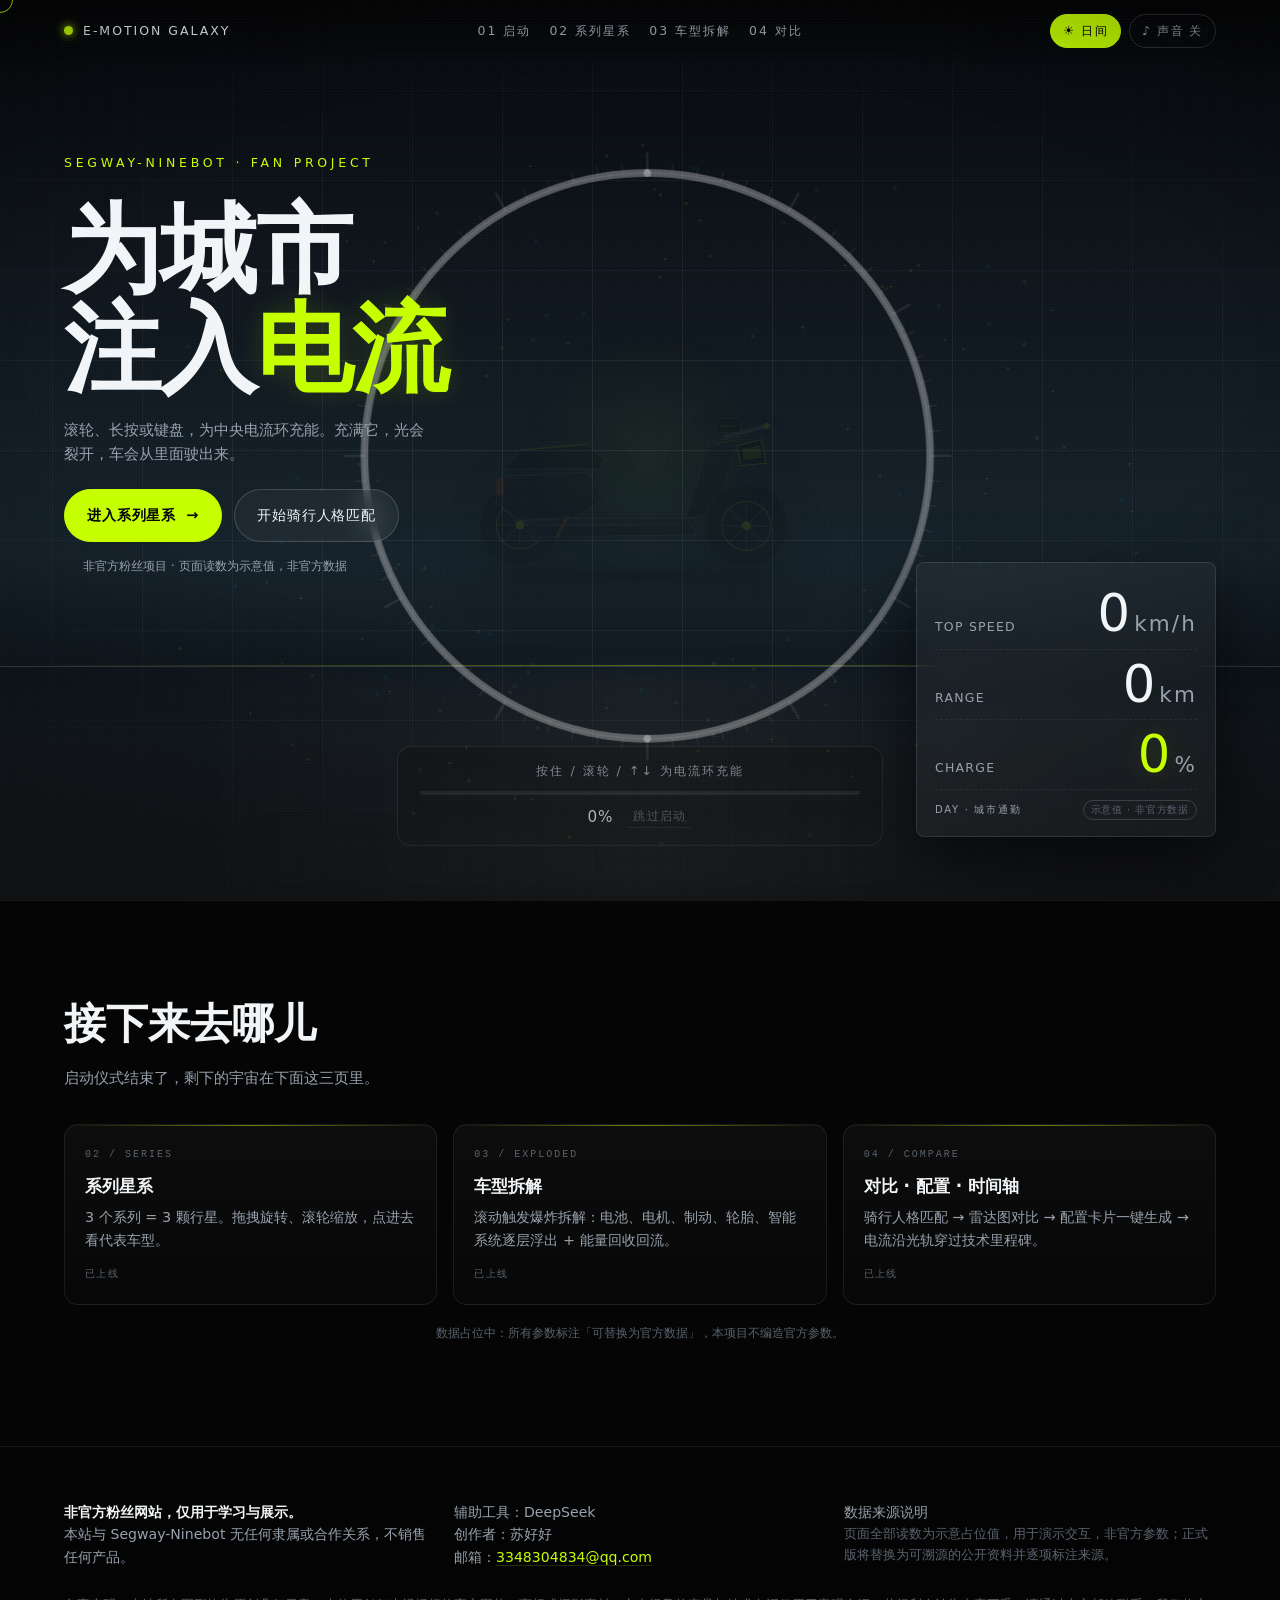
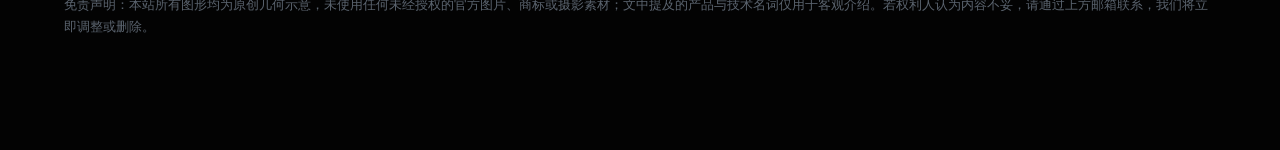
==== commit d5bc606c: "feat(R5): 对比+配置器+时间轴 —— 全站 6 页收尾 - 04a-compare.html   骑行人格匹配（5 题 → 4 人格，纯前端规则引擎，localStorage 记忆）    " ====
--- a/01-hero.html
+++ b/01-hero.html
@@ -292,7 +292,7 @@
     <p>滚轮、长按或键盘，为中央电流环充能。充满它，光会裂开，车会从里面驶出来。</p>
     <div class="cta">
       <a class="btn primary magnetic" href="02-galaxy.html">进入系列星系 <span class="arrow" aria-hidden="true">→</span></a>
-      <a class="btn magnetic" href="#persona">开始骑行人格匹配</a>
+      <a class="btn magnetic" href="04a-compare.html#persona">开始骑行人格匹配</a>
     </div>
     <p class="dotline" style="margin-top:14px">非官方粉丝项目 · 页面读数为示意值，非官方数据</p>
   </div>
@@ -443,22 +443,22 @@
 <!-- 下一站 -->
 <section class="next" id="persona" aria-labelledby="nextTitle">
   <h2 id="nextTitle">接下来去哪儿</h2>
-  <p class="sub">这一页只是启动仪式。剩下的宇宙在下面几页里（分轮交付中）。</p>
+  <p class="sub">启动仪式结束了，剩下的宇宙在下面这三页里。</p>
   <div class="cards">
     <a class="card magnetic" href="02-galaxy.html">
-      <div class="idx">R3 / 02</div><h3>系列星系</h3>
+      <div class="idx">02 / SERIES</div><h3>系列星系</h3>
       <p>3 个系列 = 3 颗行星。拖拽旋转、滚轮缩放，点进去看代表车型。</p>
-      <div class="soon">待生成</div>
+      <div class="soon">已上线</div>
     </a>
     <a class="card magnetic" href="03-model.html">
-      <div class="idx">R4 / 03</div><h3>车型拆解</h3>
+      <div class="idx">03 / EXPLODED</div><h3>车型拆解</h3>
       <p>滚动触发爆炸拆解：电池、电机、制动、轮胎、智能系统逐层浮出 + 能量回收回流。</p>
-      <div class="soon">待生成</div>
+      <div class="soon">已上线</div>
     </a>
-    <a class="card magnetic" href="04c-timeline.html">
-      <div class="idx">R5 / 04</div><h3>对比 · 配置 · 时间轴</h3>
-      <p>雷达图对比、配置卡片一键生成、电流沿光轨穿过技术里程碑。</p>
-      <div class="soon">待生成</div>
+    <a class="card magnetic" href="04a-compare.html">
+      <div class="idx">04 / COMPARE</div><h3>对比 · 配置 · 时间轴</h3>
+      <p>骑行人格匹配 → 雷达图对比 → 配置卡片一键生成 → 电流沿光轨穿过技术里程碑。</p>
+      <div class="soon">已上线</div>
     </a>
   </div>
   <p class="dotline">数据占位中：所有参数标注「可替换为官方数据」，本项目不编造官方参数。</p>
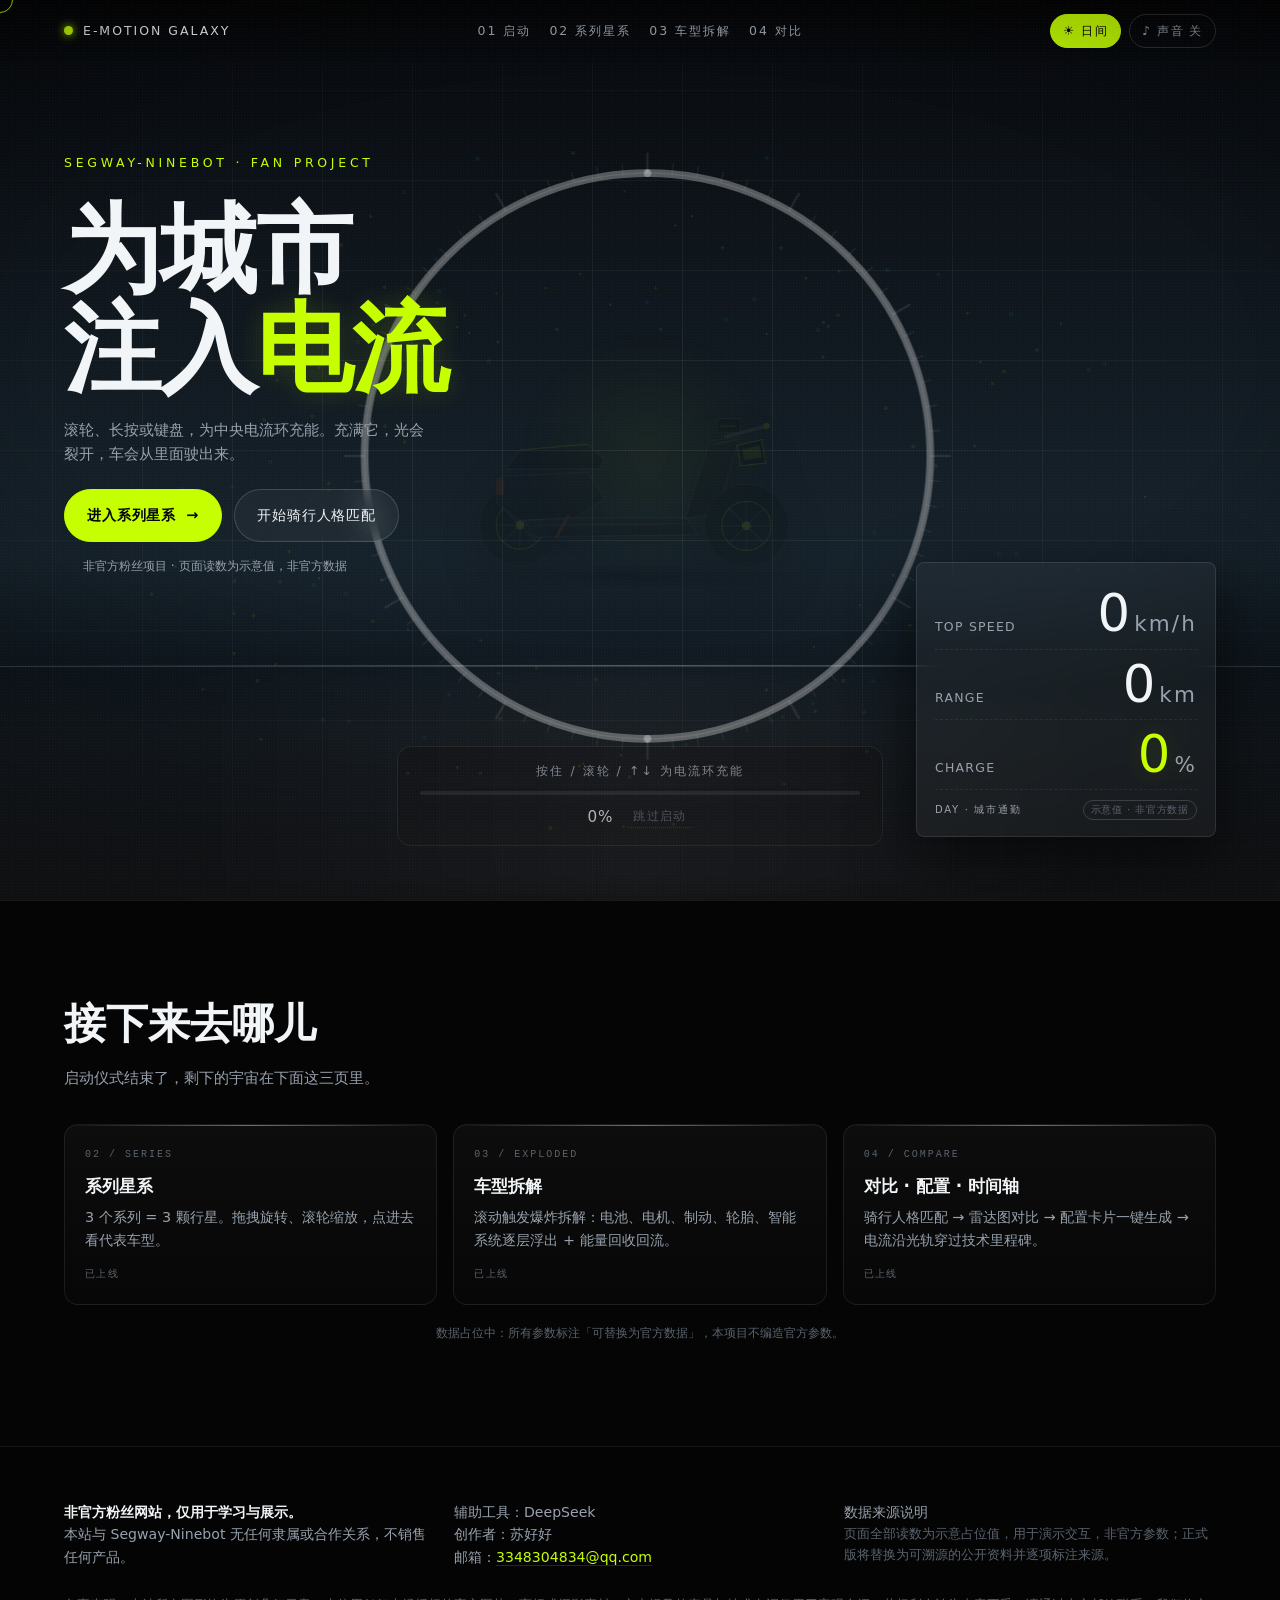
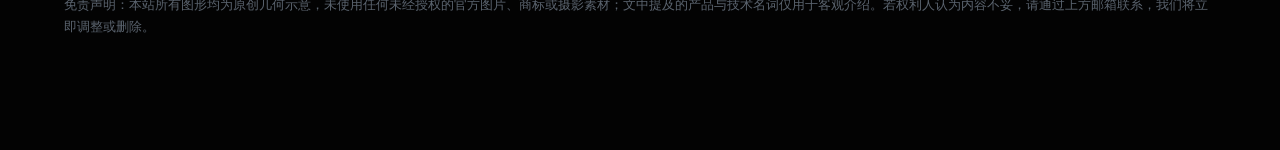
==== commit 9ca5d508: "fix: 补上遗漏——把注入自检浮层的 6 个页面真正放进仓库 上一提交只更新了 README：补丁打在 html/ 但推送的是 _repo/，忘了同步。 （教训：推完必须回读线上文件验证，而不是只看" ====
--- a/01-hero.html
+++ b/01-hero.html
@@ -484,6 +484,32 @@
   <p class="legal">免责声明：本站所有图形均为原创几何示意，未使用任何未经授权的官方图片、商标或摄影素材；文中提及的产品与技术名词仅用于客观介绍。若权利人认为内容不妥，请通过上方邮箱联系，我们将立即调整或删除。</p>
 </footer>
 
+<script>/* EMG DEBUG PROBE —— 仅当 URL 带 ?debug=1 时浮出运行时报错，默认零副作用 */
+(function(){
+  if(!/[?&]debug=1/.test(location.search)) return;
+  var box=document.createElement('div'), n=0, buf='';
+  box.style.cssText='position:fixed;left:0;right:0;bottom:0;z-index:2147483647;max-height:40vh;overflow:auto;'+
+    'background:rgba(130,0,0,.94);color:#fff;font:12px/1.55 ui-monospace,SFMono-Regular,monospace;padding:8px 10px;'+
+    'border-top:2px solid #ff6b00;white-space:pre-wrap';
+  box.textContent='EMG DEBUG · 0 条运行时报错 ✓';
+  function add(kind,msg){
+    n++; buf+=kind+': '+msg+'\n';
+    box.textContent='EMG DEBUG · '+n+' 条\n'+buf;
+  }
+  window.addEventListener('error',function(e){
+    add('ERROR',(e.message||'')+' @ '+((e.filename||'').split('/').pop())+':'+e.lineno+':'+e.colno);
+  });
+  window.addEventListener('unhandledrejection',function(e){
+    add('PROMISE',String(e.reason&&e.reason.message||e.reason));
+  });
+  var ce=console.error;
+  console.error=function(){ add('console.error',Array.prototype.join.call(arguments,' ')); ce.apply(console,arguments); };
+  var w=console.warn;
+  console.warn=function(){ add('console.warn',Array.prototype.join.call(arguments,' ')); w.apply(console,arguments); };
+  if(document.body) document.body.appendChild(box);
+  else document.addEventListener('DOMContentLoaded',function(){ document.body.appendChild(box); });
+})();
+</script>
 <script>
 (function(){
   "use strict";
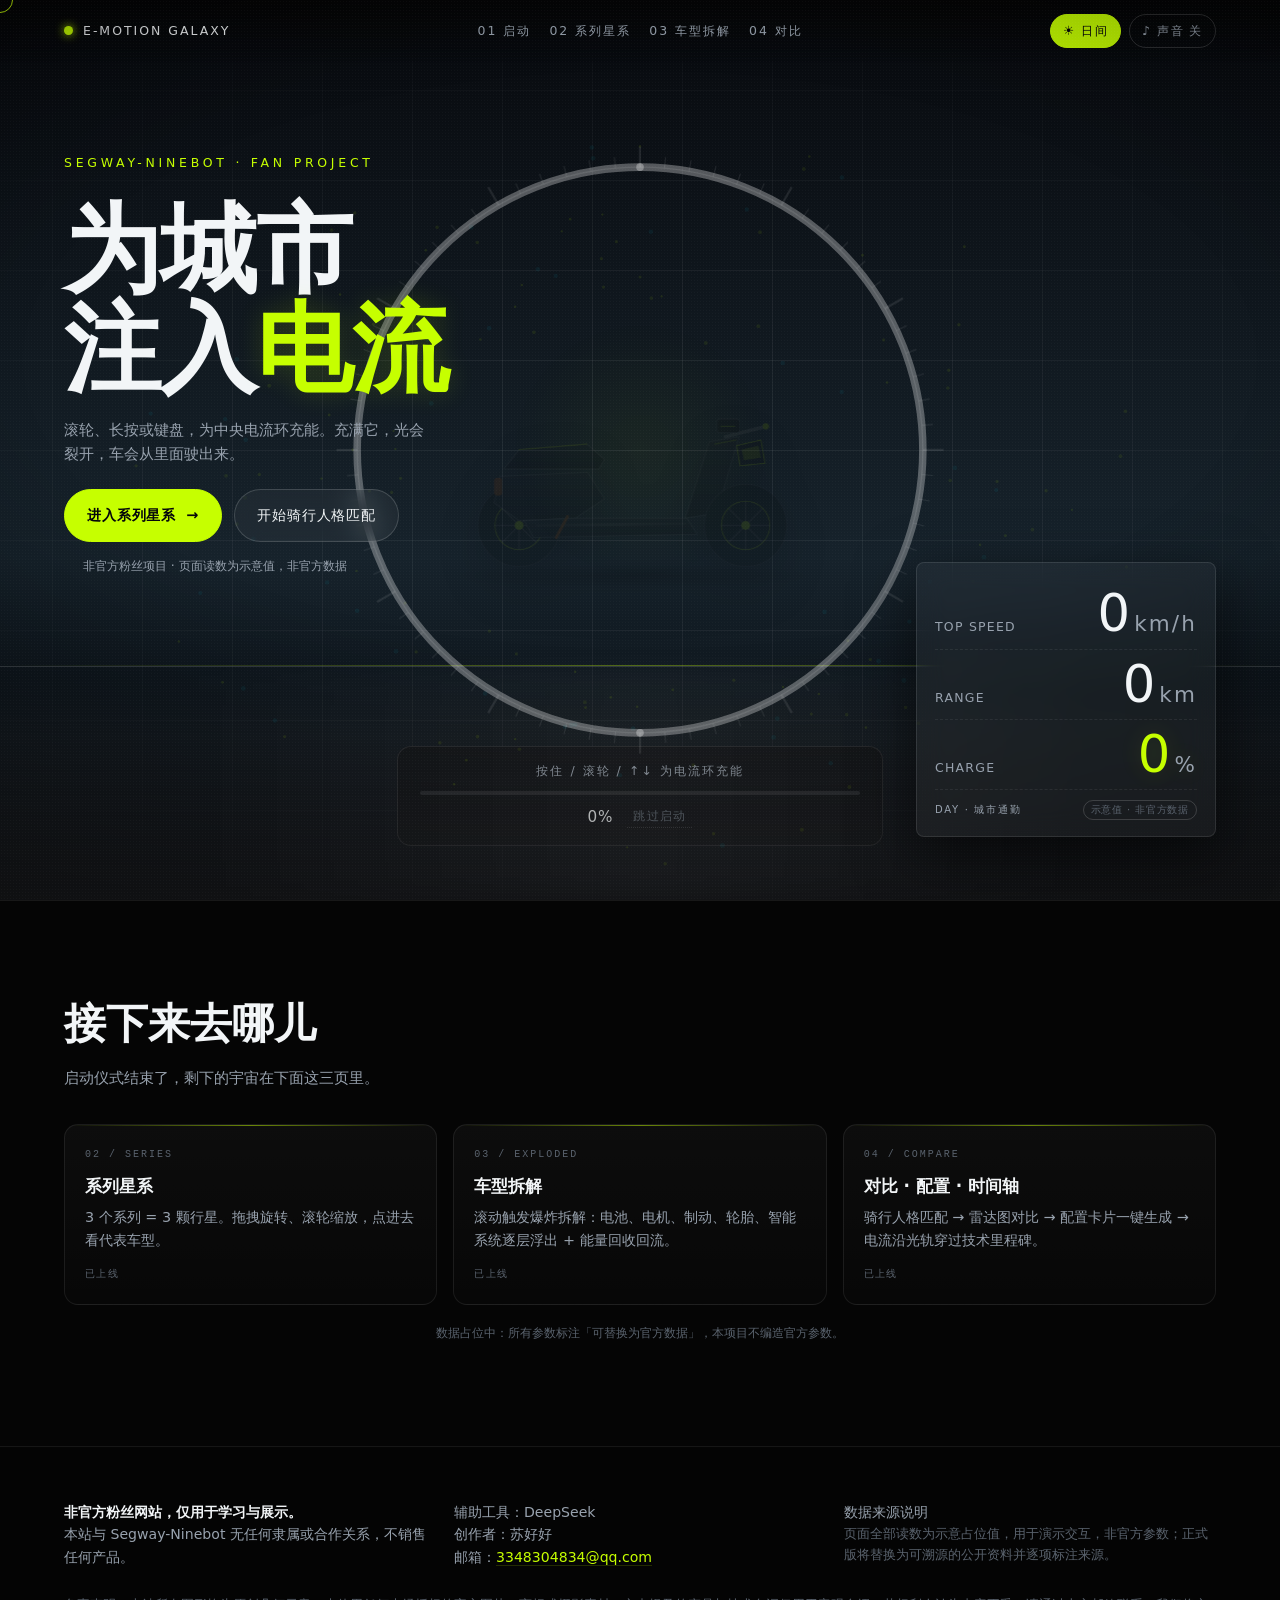
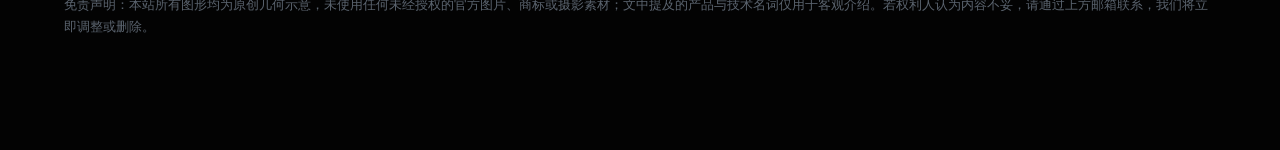
==== commit 13118a60: "fix(hero): 移动端整页尺寸自适应 —— 电流环不再被切、不被闸门面板压住 真机字符画实测到的病灶：手机上环中心落在 y≈1900/2340（视口底部）， 只露出上半圈，下半圈被底部「为电流环" ====
--- a/01-hero.html
+++ b/01-hero.html
@@ -236,12 +236,39 @@
 
 /* ============ 响应式 ============ */
 @media (max-width:980px){
+  /* ── 移动端：整页必须装进 100svh ──────────────────────────────
+     病灶（真机字符画实测）：环的中心落在 y≈1900/2340（视口底部），
+     只露出上半圈，下半圈被底部“充能”闸门面板压住。
+     病根：副本区(~330) + 环(354) + HUD 三行竖排(~230) + 闸门(~150) > 100svh。
+     对策：环改用 svh 定尺寸(带无 svh 的降级)、HUD 压成一条横向条、
+     两个按钮挤进一行、stage 底部预留闸门高度。 */
   .copy{position:static;max-width:none;padding:0 var(--page-x);order:-1}
-  #hero{justify-content:flex-start}
-  .stage{padding-top:clamp(92px,14vh,120px);display:flex;flex-direction:column;gap:8px}
-  .ringwrap{width:min(86vw,460px);margin-top:10px}
-  .hud{position:static;width:min(92vw,460px);margin:16px auto 0}
-  .copy h1{font-size:clamp(2.2rem,11vw,3.2rem)}
+  .copy h1{font-size:clamp(1.85rem,8.6vw,2.5rem)}
+  .copy p{font-size:.9rem;margin-bottom:14px;max-width:none}
+  .copy .kicker{font-size:.7rem}
+  .cta{gap:8px}
+  .cta .btn{padding:11px 15px;font-size:.82rem}
+  .dotline{font-size:.72rem;margin-top:8px!important}
+  .stage{padding-top:clamp(84px,12vh,104px);padding-bottom:148px;display:flex;
+    flex-direction:column;gap:14px;justify-content:center}
+  .ringwrap{width:min(66vw,300px);width:max(170px,min(66vw,32svh,300px));margin-inline:auto;flex:0 0 auto}
+  .vwrap{width:min(88vw,560px)}
+  /* HUD：三行竖排 → 一条横向紧凑条（约 230px → 约 62px） */
+  .hud{position:static;width:100%;margin:0;padding:10px 12px;display:flex;
+    gap:4px;align-items:center;border-radius:var(--r-sm)}
+  .hud .hdrow{flex:1;flex-direction:column;align-items:flex-start;gap:2px;padding:2px 8px;
+    border-bottom:0;border-right:1px dashed rgba(255,255,255,.08)}
+  .hud .hdrow:nth-of-type(3){border-right:0;padding-right:0}
+  .hud .hdrow .lb{font-size:.6rem;letter-spacing:.08em}
+  .hud .hdrow .vl{font-size:1.3rem}
+  .hud .hdfoot{flex-direction:column;align-items:flex-end;gap:3px;margin:0;border-top:0;
+    padding-top:0;padding-left:8px;min-width:66px}
+  .hud .hdfoot .scene{font-size:9px;letter-spacing:.1em;text-align:right}
+  .hud .hdfoot .badge{font-size:9px;padding:0 6px}
+  /* 闸门面板压扁，配合 stage 的预留高度 */
+  .gate{padding-bottom:14px}
+  .gate .panel{padding:10px 16px 12px;gap:7px}
+  .gate .hint{font-size:.7rem}
   .beam{left:60%;width:70vw}
   .hudbar .mid{display:none}
 }
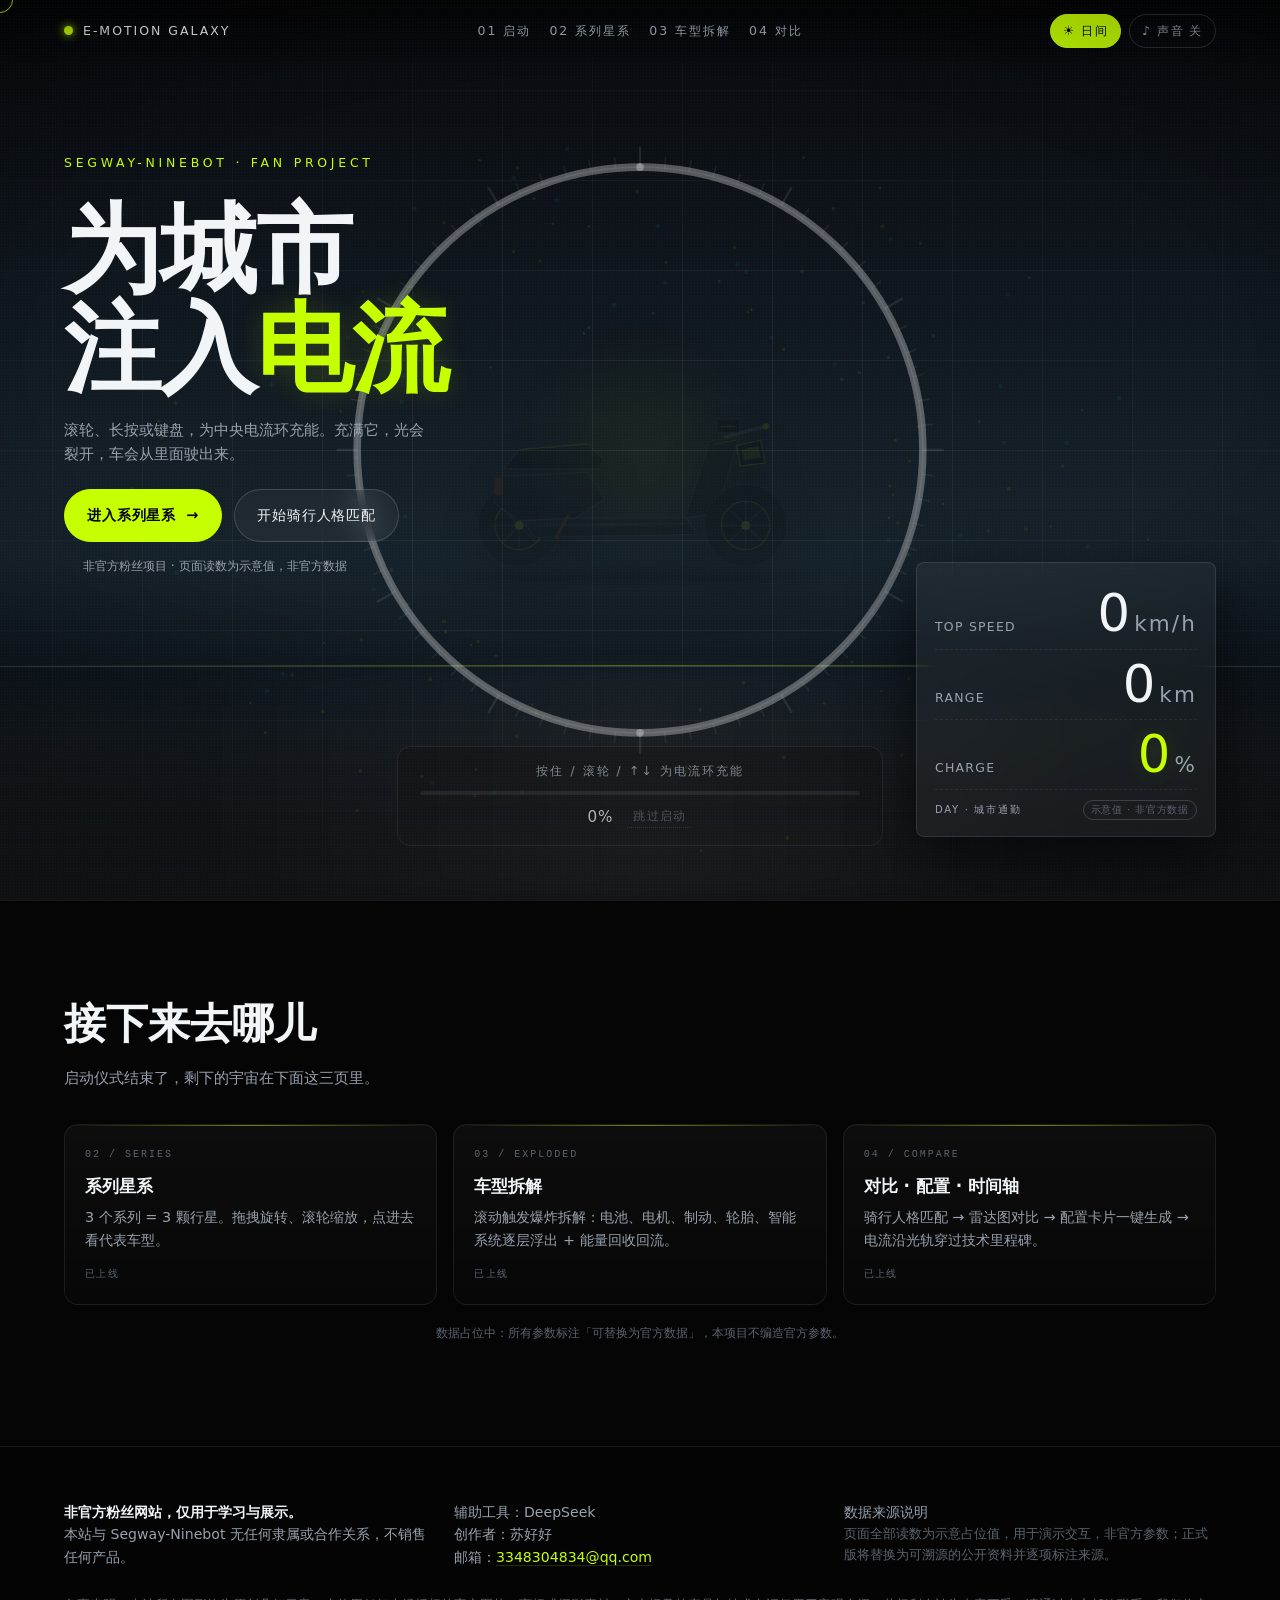
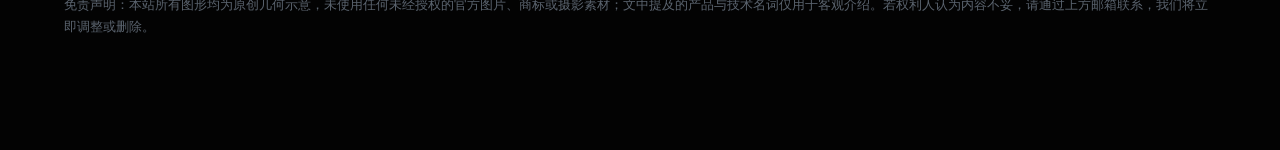
==== commit 8bc8507d: "fix(hero): 移动端再给闸门面板留 28px，环底弧不再与面板上沿相压 真机字符画实测（01fit: 圆心 y≈638 CSS / 半径 152 / 底弧 y≈811，浏览器工具栏自 823 " ====
--- a/01-hero.html
+++ b/01-hero.html
@@ -249,7 +249,7 @@
   .cta{gap:8px}
   .cta .btn{padding:11px 15px;font-size:.82rem}
   .dotline{font-size:.72rem;margin-top:8px!important}
-  .stage{padding-top:clamp(84px,12vh,104px);padding-bottom:148px;display:flex;
+  .stage{padding-top:clamp(84px,12vh,104px);padding-bottom:176px;display:flex;
     flex-direction:column;gap:14px;justify-content:center}
   .ringwrap{width:min(66vw,300px);width:max(170px,min(66vw,32svh,300px));margin-inline:auto;flex:0 0 auto}
   .vwrap{width:min(88vw,560px)}
